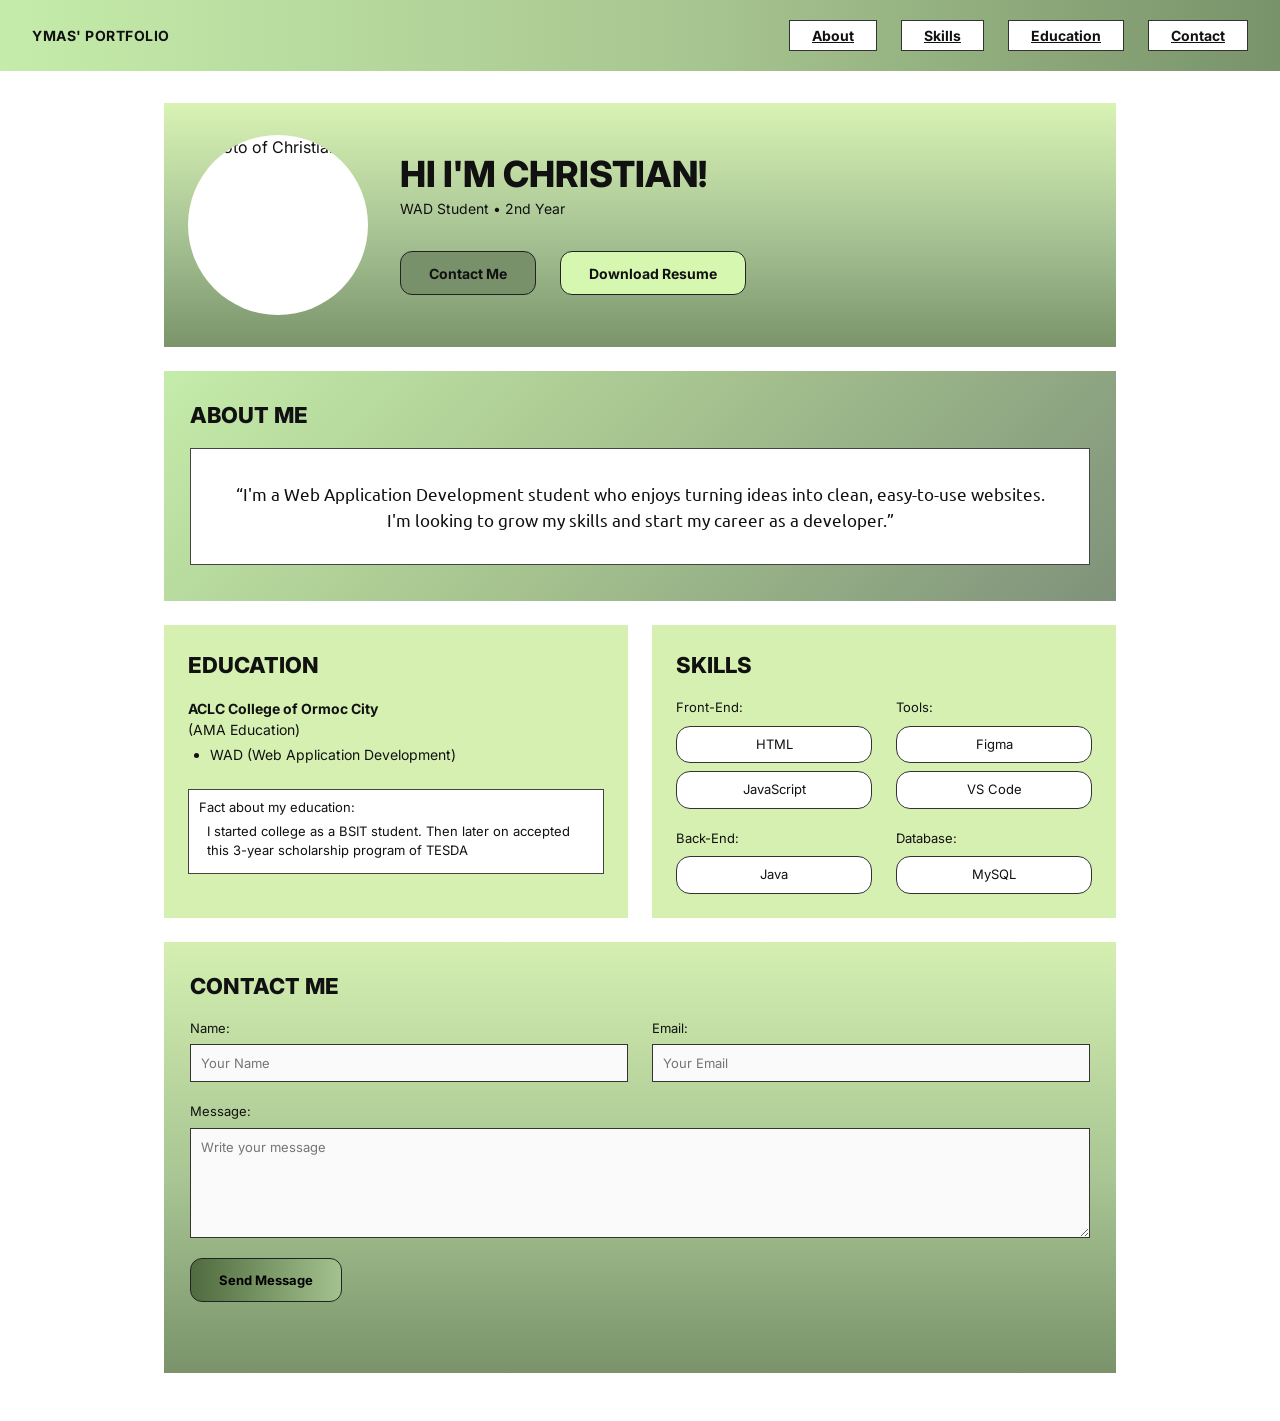
==== index.html @ d200d17b "Add files via upload" ====
<!DOCTYPE html>
<html lang="en">
<head>
  <meta charset="UTF-8">
  <meta name="viewport" content="width=device-width, initial-scale=1.0">
  <title>Ymas' Portfolio</title>
  <link rel="preconnect" href="https://fonts.googleapis.com">
  <link rel="preconnect" href="https://fonts.gstatic.com" crossorigin>
  <link href="https://fonts.googleapis.com/css2?family=Inter:wght@400;600;700;800&family=Ubuntu:wght@400;500&display=swap" rel="stylesheet">
  <link rel="stylesheet" href="style.css">
</head>
<body>

  <!-- HEADER -->
  <header class="site-header">
    <a href="#home" class="logo">YMAS' PORTFOLIO</a>
    <nav class="nav" aria-label="Main navigation">
      <a href="#about">About</a>
      <a href="#skills">Skills</a>
      <a href="#education">Education</a>
      <a href="#contact">Contact</a>
    </nav>
  </header>

  <main class="page">

    <!-- HERO -->
    <section id="home" class="hero">
      <div class="photo" id="photo">
        <!-- Put your picture in an "images" folder and name it profile.jpg -->
        <img src="images/profile.jfif" alt="Photo of Christian" id="profileImg">
      </div>
      <div class="hero-text">
        <h1>HI I'M CHRISTIAN!</h1>
        <p class="subtitle">WAD Student &bull; 2nd Year</p>
        <div class="buttons">
          <a href="#contact" class="btn btn-dark">Contact Me</a>
          <!-- Put your resume in the same folder and name it resume.pdf -->
          <a href="resume.pdf" class="btn btn-light" download>Download Resume</a>
        </div>
      </div>
    </section>

    <!-- ABOUT -->
    <section id="about" class="about">
      <h2>ABOUT ME</h2>
      <div class="about-box">
        <p>&ldquo;I'm a Web Application Development student who enjoys turning ideas into clean, easy-to-use websites. I'm looking to grow my skills and start my career as a developer.&rdquo;</p>
      </div>
    </section>

    <!-- EDUCATION + SKILLS -->
    <div class="two-col">

      <section id="education" class="card">
        <h2>EDUCATION</h2>
        <p class="school"><strong>ACLC College of Ormoc City</strong><br>(AMA Education)</p>
        <ul>
          <li>WAD (Web Application Development)</li>
        </ul>
        <div class="fact-box">
          <p>Fact about my education:</p>
          <p class="fact-text">I started college as a BSIT student. Then later on accepted this 3-year scholarship program of TESDA</p>
        </div>
      </section>

      <section id="skills" class="card">
        <h2>SKILLS</h2>
        <div class="skills-grid">
          <div class="skill-group">
            <span class="skill-label">Front-End:</span>
            <span class="pill">HTML</span>
            <span class="pill">JavaScript</span>
          </div>
          <div class="skill-group">
            <span class="skill-label">Tools:</span>
            <span class="pill">Figma</span>
            <span class="pill">VS Code</span>
          </div>
          <div class="skill-group">
            <span class="skill-label">Back-End:</span>
            <span class="pill">Java</span>
          </div>
          <div class="skill-group">
            <span class="skill-label">Database:</span>
            <span class="pill">MySQL</span>
          </div>
        </div>
      </section>

    </div>

    <!-- CONTACT -->
    <section id="contact" class="contact">
      <h2>CONTACT ME</h2>
      <form id="contactForm" novalidate>
        <div class="form-row">
          <div class="field">
            <label for="name">Name:</label>
            <input type="text" id="name" name="name" placeholder="Your Name" required>
          </div>
          <div class="field">
            <label for="email">Email:</label>
            <input type="email" id="email" name="email" placeholder="Your Email" required>
          </div>
        </div>
        <div class="field">
          <label for="message">Message:</label>
          <textarea id="message" name="message" placeholder="Write your message" required></textarea>
        </div>
        <button type="submit" class="btn btn-send">Send Message</button>
        <p class="form-status" id="formStatus" role="status" aria-live="polite"></p>
      </form>
    </section>

  </main>

  <script src="script.js"></script>
</body>
</html>
---- style.css ----
/* ---------- Colors ---------- */
:root {
  --green-light: #d6f0b2;
  --green-mid: #a9c996;
  --green-dark: #7a936a;
  --green-deep: #4f6b3f;
  --text: #111;
  --white: #fff;
}

/* ---------- Reset ---------- */
* { box-sizing: border-box; margin: 0; padding: 0; }

html { scroll-behavior: smooth; }

body {
  font-family: 'Inter', Arial, sans-serif;
  color: var(--text);
  background: var(--white);
  line-height: 1.5;
}

a { color: inherit; }

:focus-visible {
  outline: 3px solid #1d3b0f;
  outline-offset: 2px;
}

/* ---------- Header ---------- */
.site-header {
  display: flex;
  align-items: center;
  justify-content: space-between;
  flex-wrap: wrap;
  gap: 16px;
  padding: 20px 32px;
  background: linear-gradient(90deg, #c5ecaa 0%, #a7c590 55%, #78936a 100%);
}

.logo {
  font-size: 14px;
  font-weight: 700;
  letter-spacing: 0.5px;
  text-decoration: none;
}

.nav {
  display: flex;
  flex-wrap: wrap;
  gap: 24px;
}

.nav a {
  background: var(--white);
  border: 1px solid #333;
  padding: 4px 22px;
  font-size: 14px;
  font-weight: 700;
  text-decoration: underline;
}

.nav a:hover { background: var(--green-light); }

/* ---------- Page wrapper ---------- */
.page {
  max-width: 1000px;
  margin: 0 auto;
  padding: 32px 24px 48px;
  display: flex;
  flex-direction: column;
  gap: 24px;
}

section[id] { scroll-margin-top: 16px; }

h2 {
  font-size: 22px;
  font-weight: 800;
  margin-bottom: 16px;
}

/* ---------- Hero ---------- */
.hero {
  display: flex;
  align-items: center;
  flex-wrap: wrap;
  gap: 32px;
  padding: 32px 24px;
  background: linear-gradient(180deg, #d9f3b4 0%, #a6c293 55%, #7b946b 100%);
}

.photo {
  width: 180px;
  height: 180px;
  flex-shrink: 0;
  border-radius: 50%;
  overflow: hidden;
  background: var(--white);
  display: flex;
  align-items: center;
  justify-content: center;
}

.photo img {
  width: 100%;
  height: 100%;
  object-fit: cover;
}

/* shown if the picture file is missing */
.photo.no-image::after {
  content: 'PHOTO';
  font-weight: 700;
  color: #555;
}

.hero-text { flex: 1; min-width: 260px; }

.hero-text h1 {
  font-size: clamp(28px, 5vw, 36px);
  font-weight: 800;
  line-height: 1.1;
}

.subtitle {
  font-size: 14px;
  margin-top: 4px;
}

.buttons {
  display: flex;
  flex-wrap: wrap;
  gap: 24px;
  margin-top: 32px;
}

.btn {
  display: inline-flex;
  align-items: center;
  justify-content: center;
  min-height: 44px;
  padding: 0 28px;
  border: 1px solid #222;
  border-radius: 12px;
  font-family: inherit;
  font-size: 14px;
  font-weight: 700;
  text-decoration: none;
  cursor: pointer;
  transition: transform 0.15s ease, filter 0.15s ease;
}

.btn:hover { transform: translateY(-2px); filter: brightness(1.05); }

.btn-dark { background: #78916a; }
.btn-light { background: #d6f7b0; }

/* ---------- About ---------- */
.about {
  padding: 28px 26px 36px;
  background: linear-gradient(135deg, #c5ecaa 0%, #a7c590 45%, #7f927a 100%);
}

.about-box {
  background: var(--white);
  border: 1px solid #444;
  padding: 32px 36px;
  text-align: center;
  font-family: 'Ubuntu', Arial, sans-serif;
  font-size: 17px;
}

/* ---------- Education + Skills ---------- */
.two-col {
  display: grid;
  grid-template-columns: repeat(auto-fit, minmax(300px, 1fr));
  gap: 24px;
}

.card {
  background: var(--green-light);
  padding: 24px;
}

.school { font-size: 14px; margin-bottom: 4px; }

.card ul {
  margin: 0 0 24px 22px;
  font-size: 14px;
}

.fact-box {
  background: var(--white);
  border: 1px solid #444;
  padding: 8px 10px 12px;
  font-size: 13px;
}

.fact-text { padding: 4px 8px 0; }

.skills-grid {
  display: grid;
  grid-template-columns: 1fr 1fr;
  gap: 20px 24px;
}

.skill-group {
  display: flex;
  flex-direction: column;
  gap: 8px;
}

.skill-label { font-size: 13px; }

.pill {
  display: block;
  background: var(--white);
  border: 1px solid #333;
  border-radius: 14px;
  padding: 8px 12px;
  text-align: center;
  font-size: 13px;
}

/* ---------- Contact ---------- */
.contact {
  padding: 28px 26px 36px;
  background: linear-gradient(180deg, #d4efb0 0%, #a8c593 55%, #7a936a 100%);
}

.form-row {
  display: grid;
  grid-template-columns: repeat(auto-fit, minmax(240px, 1fr));
  gap: 24px;
}

.field {
  display: flex;
  flex-direction: column;
  gap: 6px;
  margin-bottom: 20px;
  font-size: 13px;
}

.field input,
.field textarea {
  width: 100%;
  background: #fafafa;
  border: 1px solid #333;
  padding: 10px;
  font-family: inherit;
  font-size: 13px;
}

.field textarea {
  min-height: 110px;
  resize: vertical;
}

.field input.invalid,
.field textarea.invalid {
  border: 2px solid #a11;
}

.btn-send {
  background: linear-gradient(90deg, #4f6b3f, #a4c28e);
  padding: 0 28px;
  font-size: 13px;
}

.form-status {
  margin-top: 14px;
  font-size: 14px;
  font-weight: 600;
  min-height: 1.5em;
}

/* ---------- Phones ---------- */
@media (max-width: 600px) {
  .site-header { padding: 16px; }
  .nav { gap: 10px; }
  .nav a { padding: 8px 14px; }
  .hero { justify-content: center; text-align: center; }
  .buttons { justify-content: center; }
  .about-box { padding: 24px 18px; }
  .skills-grid { grid-template-columns: 1fr; }
}

@media (prefers-reduced-motion: reduce) {
  html { scroll-behavior: auto; }
  .btn { transition: none; }
}
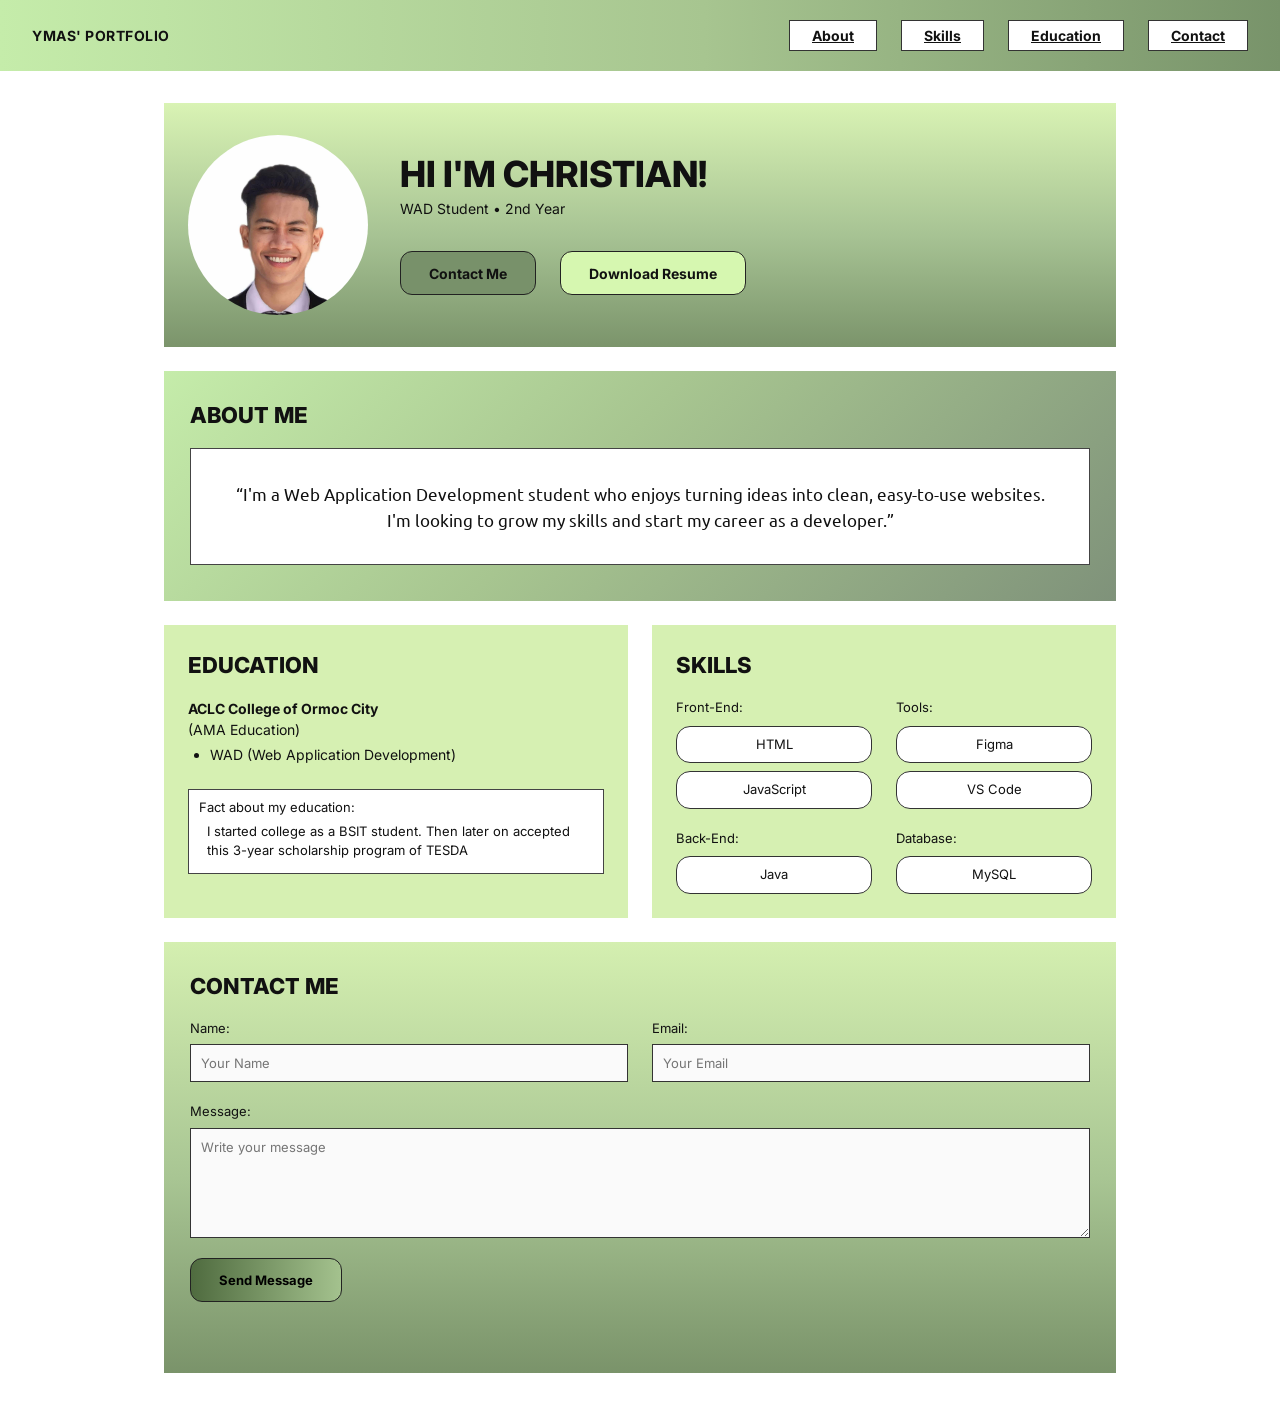
==== commit ffb0d8b1: "Add files via upload" ====
--- a/index.html
+++ b/index.html
@@ -27,8 +27,8 @@
     <!-- HERO -->
     <section id="home" class="hero">
       <div class="photo" id="photo">
-        <!-- Put your picture in an "images" folder and name it profile.jpg -->
-        <img src="images/profile.jfif" alt="Photo of Christian" id="profileImg">
+        
+        <img src="images/profile.jpg" alt="Photo of Christian" id="profileImg">
       </div>
       <div class="hero-text">
         <h1>HI I'M CHRISTIAN!</h1>
